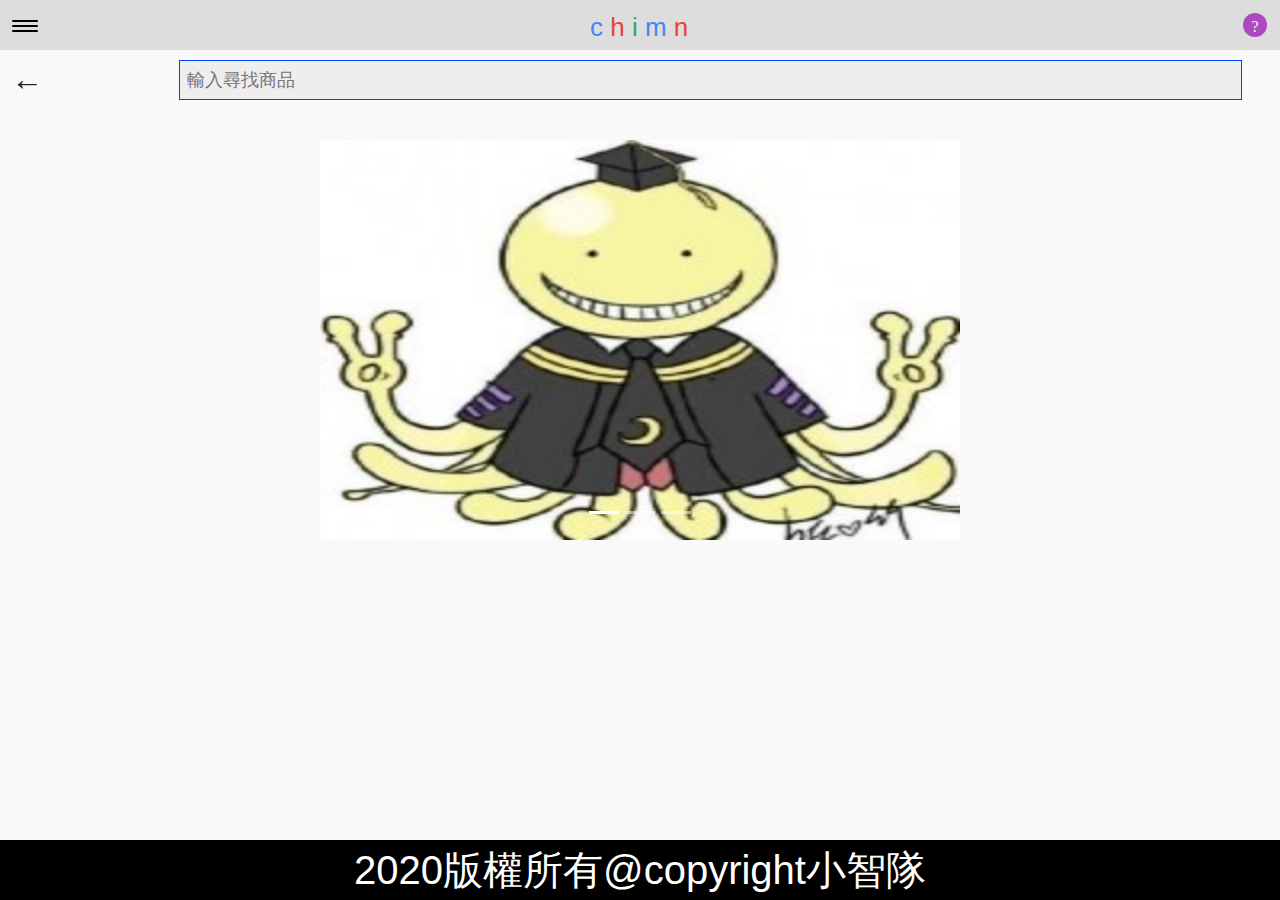
==== index.html @ b3b83a2d "Update index.html" ====
<!DOCTYPE html>
<html>
<head>
	<meta charset="utf-8" />
	<meta name="viewport" content="width=device-width, initial-scale=1, shrink-to-fit=no">
	<title>購物網站</title>

	<link href="css/bootstrap.min.css" rel="stylesheet"/>
	<link rel="stylesheet" type="text/css" href="css/index.css"/>
	<link rel="stylesheet" type="text/css" href="css/at.css"/>
	
	<script src="js/jquery-3.4.1.min.js"></script>
	<script src="js/popper.min.js"></script>
	<script src="js/bootstrap.min.js"></script>
	<script src="js/index.js"></script>
	
	<style>
		
	</style>
</head>
<body>
	<header>
		<!-- 導覽列開始 -->
        <div class="h-50">
			<div class="burger" id="burger" onclick="ShowMenu()" >
				<div class="burgerLineOne"></div>
				<div class="burgerLineTwo"></div>
				<div class="burgerLineThree"></div>
			</div>
			
			
			<div class="logo">
				<span class="text-blue">c</span>
				<span class="text-red">h</span>
				<span class="text-green">i</span>
				<span class="text-blue">m</span>
				<span class="text-red">n</span>
			</div>
			
			<div class="namePicture">
				<div class="circle">
					<div class="LTextPosition">
						?					
					</div>
				</div>
			</div>
		</div>
		<!-- 導覽列結束 -->
		
		<!-- 搜尋那一排開始 -->
		<div>
			<div class="arrow">←</div>
			<input class="search" id="search" type="search" placeholder="&nbsp輸入尋找商品">
		</div>
		<!-- 搜尋那一排結束 -->
		
		
		
		
		
		
		
		<!-- 圖片輪播開始 -->
			
			
		<div id="myCarousel" class="carousel slide picturePosition" data-ride="carousel">
            <!-- 連結導引項目 -->
            <ul class="carousel-indicators">
                <li data-target="#myCarousel" data-slide-to="0" class="active"></li>
                <li data-target="#myCarousel" data-slide-to="1"></li>
                <li data-target="#myCarousel" data-slide-to="2"></li>
            </ul>
            <!--圖片顯示區, 幻燈片圖片 -->
            <div class="carousel-inner">
                <div class="carousel-item active">
                    <img src="images/test.jpg">
                </div>
                <div class="carousel-item">
                    <img src="images/css.jpg">
                </div>
                <div class="carousel-item">
                    <img src="images/magnifier.png" />
                </div>
            </div>
            <!-- 前後切換連結-->
            <a class="carousel-control-prev" href="#myCarousel" data-slide="prev">
                <span class="carousel-control-prev-icon text-green"></span>
            </a>
            <a class="carousel-control-next" href="#myCarousel" data-slide="next">
                <span class="carousel-control-next-icon text-green"></span>
            </a>
        </div>	
			

			
		<!-- 圖片輪播結束 -->
		
	
		
		<!-- 左側固定開始 -->
		<div class="navBelow" id="navBelow">
			<div class="fixed-left">
				<div class="leftOneRectangle LeftRectangleSameAttributes">
					<div class="MenuFontSameAttributes">
						首頁&nbsp (Home) 				
					</div>
				</div>
				<div class="leftTwoRectangle LeftRectangleSameAttributes">
					<div class="MenuFontSameAttributes">
						發燒商品&nbsp (Hot) 				
					</div>
				</div>
				<div class="leftThreeRectangle LeftRectangleSameAttributes">
					<div class="MenuFontSameAttributes">
						關於我們&nbsp (AboutMe) 				
					</div>
				</div>
				<div class="leftFourRectangle LeftRectangleSameAttributes">
					<div class="MenuFontSameAttributes">
						購物車&nbsp (Shopping Cart)				
					</div>
				</div>
				<div class="leftFiveRectangle LeftRectangleSameAttributes">
					<div class="MenuFontSameAttributes">
						我的最愛&nbsp (My Favourite)				
					</div>
				</div>
				<div class="leftSixRectangle LeftRectangleSameAttributes">
					<div class="MenuFontSameAttributes">
						登入&nbsp (Login)			
					</div>
				</div>
				<div class="leftSevenRectangle LeftRectangleSameAttributes">
					<div class="MenuFontSameAttributes">
						註冊&nbsp (Registered)				
					</div>
				</div>
			</div>
			<div class="bgMask"></div>
		</div>	
		<!-- 左側固定結束 -->
		
		
		<div class="pageBotton">2020版權所有@copyright小智隊</div>
		
		<!-- <div style="width:812px;background-color:red;text-align:center;" >812px;</div> -->
		<!-- <div style="width:645px;background-color:gray;text-align:center;" >645px;</div> -->
		<!-- <div style="width:530px;background-color:#adc9f6;text-align:center;" >530px;</div> -->
		<!-- <div style="width:440px;background-color:#93ff26;text-align:center;" >440px;</div> -->
		<!-- <div style="width:350px;background-color:pink;text-align:center;" >350px;</div> -->
		<!-- <div style="width:360px;background-color:pink;text-align:center;position:absolute;top:170px;" >360/170px;</div> -->
		<!-- <div style="width:320px;background-color:pink;text-align:center;position:absolute;top:200px;" >320/200px;</div> -->
    </header>

</body>
</html>
---- css/index.css ----
/* ---------- 導覽列開始 ---------- */

html, body {
	padding: 0;
	margin: 0;
}

body{
	/* 顏色 */
	background-color: #f9f9f9;
	/* background-color: black; */
}

.h-50{
	/* 大小 */
	height: 50px;
	/* 顏色 */
	background-color: #dddddd;
}

.bg-yellow{
	background-color: #fbbc05;
}

.burger{
	/* 大小 */
	width: calc(var(--burgerBgWidth) * 1px);
	height: calc(var(--navHeight) * 1px);
	/* 顏色 */
	background-color: #dddddd;
}

.burgerLineOne, .burgerLineTwo, .burgerLineThree{
	/* 大小 */
	width: calc(var(--lineWidth) * 1px);
	height: calc(var(--lineHeight) * 1px);	
	/* 顏色 */
	background-color: black;
	/* 外觀 */
	border-radius: 10px;
}

.burgerLineOne{	
	/* 位置 */
	position: absolute;
	left: calc(var(--lineLeft) * 1px);
	top: calc(var(--lineTop) * 1px);
}

.burgerLineTwo{
	/* 位置 */
	position: absolute;
	left: calc(var(--lineLeft) * 1px);
	top: 25px;
}

.burgerLineThree{
	/* 位置 */
	position: absolute;
	left: calc(var(--lineLeft) * 1px);
	top: 30px;
}



.logo{
	/* 顏色 */
	/* background-color: red; */
	color: black;
	/* 文字 */
	text-align: center;
	font-size: 26px;
	/* 位置 */
	position: absolute;
	top: 8px;
	left: calc(50% - (var(--burgerBgWidth)* 1px));
}

.text-blue{
	color: #4285f4;
}

.text-red{
	color: #ea4335;
}

.text-yellow{
	color: #fbbc05;
}

.text-green{
	color: #34a853;
}

.namePicture{
	/* 位置 */
	position: absolute;
	right: 0px;
	top: 0px;
	/* 大小 */
	width: calc(var(--navHeight) * 1px);
	height: calc(var(--navHeight) * 1px);
	/* 顏色 */
	background	-color: #b9b9c8;
	/* 文字 */
	font-family: MS Sans Serif;
}

.circle{
	/* 位置 */
	position: absolute;
	right: 13px;
	top: 13px;
	/* 顏色 */
	background-color: #ad48bf;
	color: #f7eff8;
	/* 大小 */
	width: 24px;
	height: 24px;
	/* 文字 */
	text-align: center;
	border-radius: 999em;
}

.LTextPosition{
	position: relative;
	top: 2px;
	right: 0px;
}




/* ---------- 搜尋開始 ---------- */


.arrow{
	/* 位置 */
	position: absolute;
	left: 11px;
	top: calc(var(--navHeight) * 1px + 5px);
	/* 文字 */
	font-size: 32px;
}

.search{
	/* 位置 */
	position: absolute;
	left: 14%;
	top: calc(var(--navHeight) * 1px + 10px);
	/* 外觀 */
	border: 1.5px solid #0040ff;
	/* 大小 */
	width: 83%;
	height: 40px;
	/* 文字 */
	font-size: 18px;
	/* 顏色 */
	background-color: #eeeeee;
	color: #000000;
}

.search:focus{
	border: 1.5px solid red;
	outline:none;
}

.navBelow{
	visibility: hidden;
	/* visibility: visible; */
}

.bgMask{
	/* 位置 */
	position: absolute;
	top: calc(var(--navHeight) * 1px);
	left: calc(100% - var(--bgMaskRightWidth));
	/* 大小 */
	height: calc(100% - (var(--navHeight)*1px));
	width: calc(var(--bgMaskRightWidth));
	/* 顏色 */
	background-color: black;
	opacity: 0.7;
}

.fixed-left{
	/* 位置 */
	position: absolute;
	top: calc(var(--navHeight) * 1px);
	/* 大小 */
	width: calc(100% - (var(--bgMaskRightWidth)));
	height: calc(100% - (var(--navHeight)*1px));
	/* 顏色 */
	background-color: white;
	opacity: 1;
}


.MenuFontSameAttributes{
	/* 顏色 */
	color: red;
	/* 文字 */
	font-size: 14px;
	/* 位置 */
	position: relative;
	top: 35%;
	left: 20%;
}

.LeftRectangleSameAttributes{
	/* 大小 */
	width: 100%;
	height: 50px;
	/* 顏色 */
	/* background-color: #dbdbea; */
	/* 外觀 */
	border-bottom: 1px solid #4f94ff	;
}

.leftOneRectangle{
	/* 位置 */
	position: absolute;
	top: calc((var(--menuItemsHeight)*0) * 1px);
}


.leftTwoRectangle{
	/* 位置 */
	position: absolute;
	top: calc((var(--menuItemsHeight)*1) * 1px);
}

.leftThreeRectangle{
	/* 位置 */
	position: absolute;
	top: calc((var(--menuItemsHeight)*2) * 1px);
}

.leftFourRectangle{
	/* 位置 */
	position: absolute;
	top: calc((var(--menuItemsHeight)*3) * 1px);
}

.leftFiveRectangle{
	/* 位置 */
	position: absolute;
	top: calc((var(--menuItemsHeight)*4) * 1px);
}

.leftSixRectangle{
	/* 位置 */
	position: absolute;
	top: calc((var(--menuItemsHeight)*5) * 1px);
}

.leftSevenRectangle{
	/* 位置 */
	position: absolute;
	top: calc((var(--menuItemsHeight)*6) * 1px);
}



/* 圖片輪播開始 */


:root{
	/* 導航列 */
	--burgerBgWidth: 50;
	--navHeight: 50;
	--lineHeight: 2;
	--lineLeft: 12;
	--lineWidth: 26;
	--lineTop: 20;
	/* 遮罩背景 */
	--bgMaskRightWidth: 25%;
	--menuItemsHeight: 50;
	/* 圖片輪播 */
	--pictureHeight: 400;
	--pictureWidth: 50%;
	/* calc(var(--lineLeft) * 1px); */
}


.picturePosition{
	/* 位置 */
	position: relative;
	top: 90px;
	left: 25%;
	/* 顏色 */
	background-color: #cccccc;
	/* 大小 */
	width: calc(var(--pictureWidth) * 1);
	height: calc(var(--pictureHeight) * 1px);
}

.carousel-inner img {
	/* 大小 */
	width: 100%;
	height: calc(var(--pictureHeight) * 1px);
}

.carousel-control-prev , .carousel-control-next{
	width: 60%;
}
 
.container{
	text-align:center
} 



/* 網頁最下面開始 */

.pageBotton{
	position: absolute;
	bottom: 0px;
	left: 0px;
	background-color: black;
	color: white;
	width: 100%;
	height: 60px;
	text-align: center;
	font-size: 40px;
}
---- css/at.css ----
@media(min-width: 285px){
	

}
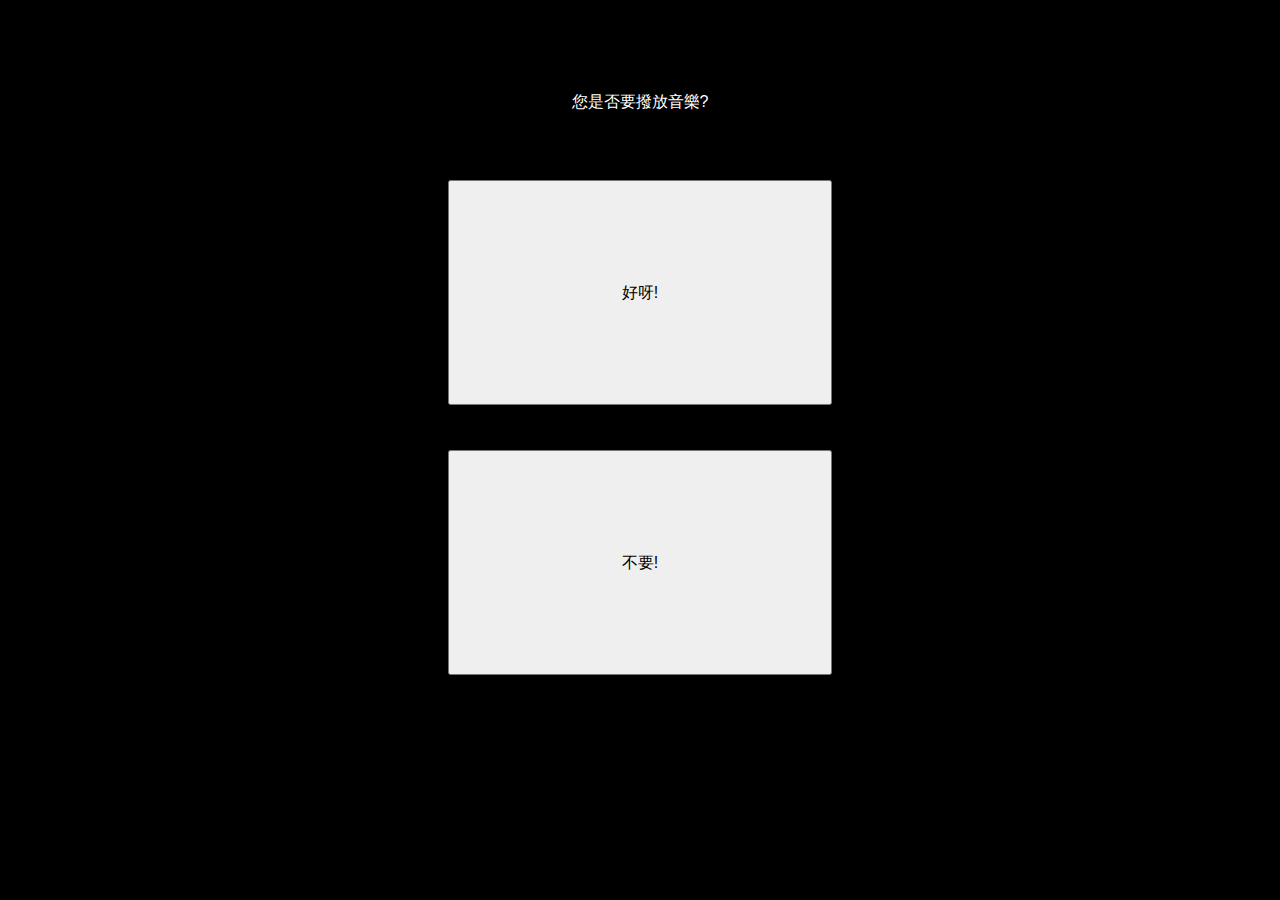
==== commit 10567cb8: "Update index.html" ====
--- a/index.html
+++ b/index.html
@@ -95,7 +95,10 @@
 			
 		<!-- 圖片輪播結束 -->
 		
-	
+		<!-- 網頁最下面開始 -->
+		<div class="pageBotton">Copyright © 2020 小智小組</div>
+		<!-- 網頁最下面結束 -->
+		
 		
 		<!-- 左側固定開始 -->
 		<div class="navBelow" id="navBelow">
@@ -141,15 +144,27 @@
 		<!-- 左側固定結束 -->
 		
 		
-		<div class="pageBotton">2020版權所有@copyright小智隊</div>
+
+		<!-- 音樂開始 -->
+		<audio id="audio" autoplay="autoplay" loop>
+			<source src="music/Gone.mp3" type="audio/ogg"/>
+			<source src="music/TheTruthThatYouLeave.mp3" type="audio/mpeg"/>
+			Your browser does not support the audio element.
+		</audio>
 		
+		<div class="queryPlayBg" id="queryPlayBg">
+			<div class="queryPlayText">您是否要撥放音樂?</div>
+			<input class="startMusicYes queryStyle" type="button" onclick="play()" value="好呀!">
+			<input class="startMusicNo queryStyle" type="button" onclick="noPlay()" value="不要!">
+		</div>
+		<!-- 音樂結束 -->
+		
+		
+		
+		
+
 		<!-- <div style="width:812px;background-color:red;text-align:center;" >812px;</div> -->
-		<!-- <div style="width:645px;background-color:gray;text-align:center;" >645px;</div> -->
-		<!-- <div style="width:530px;background-color:#adc9f6;text-align:center;" >530px;</div> -->
-		<!-- <div style="width:440px;background-color:#93ff26;text-align:center;" >440px;</div> -->
 		<!-- <div style="width:350px;background-color:pink;text-align:center;" >350px;</div> -->
-		<!-- <div style="width:360px;background-color:pink;text-align:center;position:absolute;top:170px;" >360/170px;</div> -->
-		<!-- <div style="width:320px;background-color:pink;text-align:center;position:absolute;top:200px;" >320/200px;</div> -->
     </header>
 
 </body>
--- a/css/index.css
+++ b/css/index.css
@@ -70,6 +70,7 @@
 	/* 文字 */
 	text-align: center;
 	font-size: 26px;
+	font-weight: bold;
 	/* 位置 */
 	position: absolute;
 	top: 8px;
@@ -277,9 +278,13 @@
 	--bgMaskRightWidth: 25%;
 	--menuItemsHeight: 50;
 	/* 圖片輪播 */
-	--pictureHeight: 400;
-	--pictureWidth: 50%;
+	--pictureHeight: 300;
+	--pictureWidth: 70%;
 	/* calc(var(--lineLeft) * 1px); */
+}
+
+#myCarousel{
+	visibility: hidden;
 }
 
 
@@ -287,7 +292,7 @@
 	/* 位置 */
 	position: relative;
 	top: 90px;
-	left: 25%;
+	left: 15%;
 	/* 顏色 */
 	background-color: #cccccc;
 	/* 大小 */
@@ -302,45 +307,94 @@
 }
 
 .carousel-control-prev , .carousel-control-next{
+	/* 大小 */
 	width: 60%;
 }
  
 .container{
+	/* 位置 */
 	text-align:center
 } 
 
 
 
+
+/* 詢問是否要播放音樂畫面開始 */
+.queryPlayBg{
+	/* 位置 */
+	position: absolute;
+	top:0px;
+	left: 0px;
+	/* 顏色 */
+	background-color: black;
+	/* 大小 */
+	height: 100%;
+	width: 100%
+}
+
+.queryPlayText{
+	/* 位置 */
+	position: absolute;
+	text-align: center;
+	top: 10%;
+	/* 顏色 */
+	color: white;
+	/* 大小 */
+	width: 100%
+}
+
+.startMusicYes{
+	/* 位置 */
+	position: absolute;
+	top:20%;
+}
+
+.startMusicNo{
+	/* 位置 */
+	position: absolute;
+	top:50%;
+}
+
+.queryStyle{
+	/* 大小 */
+	width: 30%;
+	Height: 25%;
+	/* 位置 */
+	left: 35%;
+}
+
+
+
 /* 網頁最下面開始 */
 
 .pageBotton{
-	position: absolute;
+	position: fixed;
 	bottom: 0px;
 	left: 0px;
 	background-color: black;
 	color: white;
 	width: 100%;
-	height: 60px;
+	height: 50px;
 	text-align: center;
-	font-size: 40px;
-}
-
-
-
-
-
-
-
-
-
-
-
-
-
-
-
-
-
-
-
-
+	font-size: 20px;
+}
+
+
+
+
+
+
+
+
+
+
+
+
+
+
+
+
+
+
+
+
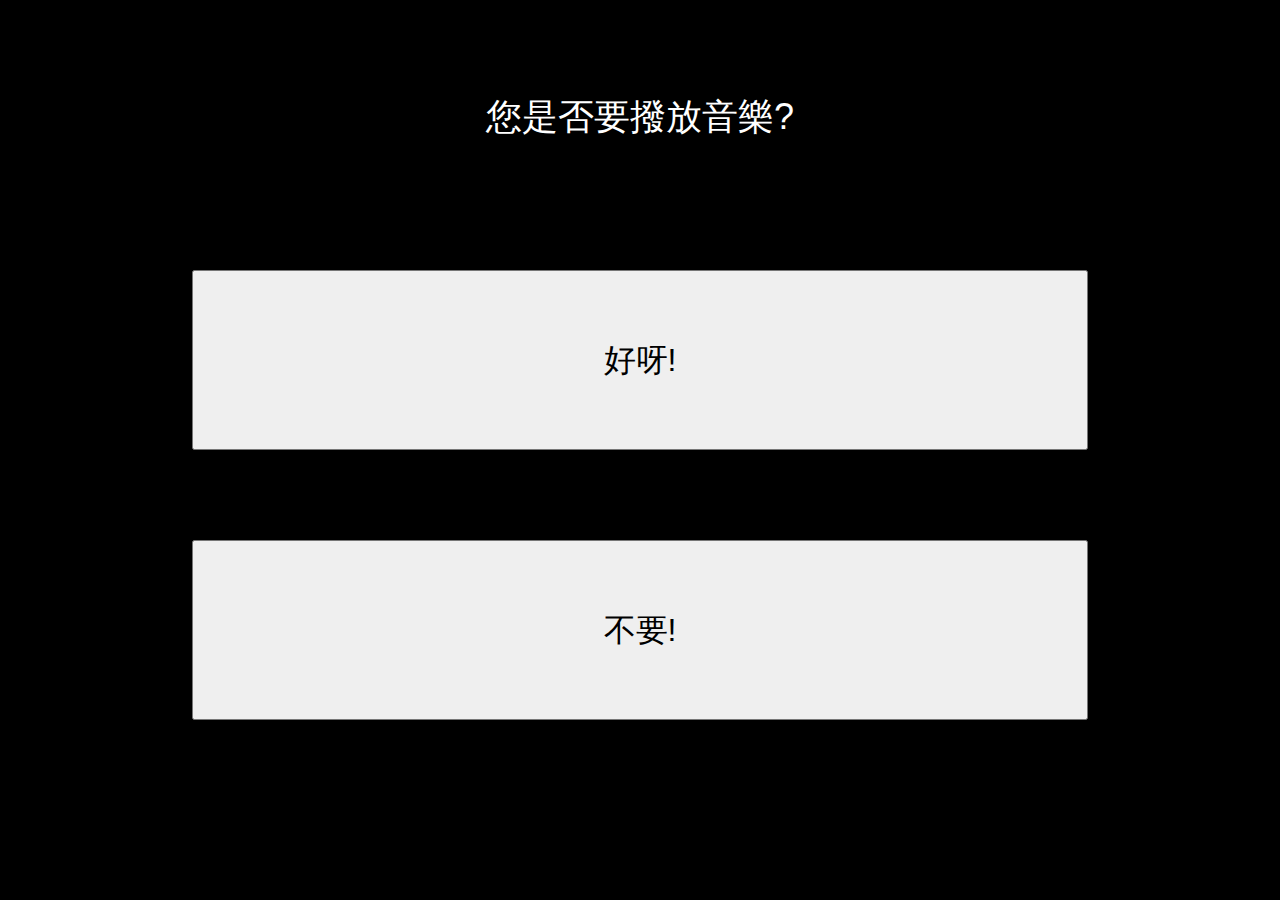
==== commit db73415f: "Update index.html" ====
--- a/index.html
+++ b/index.html
@@ -2,7 +2,10 @@
 <html>
 <head>
 	<meta charset="utf-8" />
-	<meta name="viewport" content="width=device-width, initial-scale=1, shrink-to-fit=no">
+	<meta name="viewport" content="width=device-width, initial-scale=1, shrink-to-fit=no, user-scalable=no">
+	<meta name="screen-orientation" content="portrait">
+	<meta name="x5-orientation" content="portrait">
+	
 	<title>購物網站</title>
 
 	<link href="css/bootstrap.min.css" rel="stylesheet"/>
@@ -20,6 +23,10 @@
 </head>
 <body>
 	<header>
+		
+	
+		
+		
 		<!-- 導覽列開始 -->
         <div class="h-50">
 			<div class="burger" id="burger" onclick="ShowMenu()" >
@@ -49,7 +56,6 @@
 		
 		<!-- 搜尋那一排開始 -->
 		<div>
-			<div class="arrow">←</div>
 			<input class="search" id="search" type="search" placeholder="&nbsp輸入尋找商品">
 		</div>
 		<!-- 搜尋那一排結束 -->
@@ -57,18 +63,13 @@
 		
 		
 		
-		
-		
-		
-		<!-- 圖片輪播開始 -->
-			
-			
+		<!-- 圖片輪播開始 -->	
 		<div id="myCarousel" class="carousel slide picturePosition" data-ride="carousel">
             <!-- 連結導引項目 -->
-            <ul class="carousel-indicators">
-                <li data-target="#myCarousel" data-slide-to="0" class="active"></li>
-                <li data-target="#myCarousel" data-slide-to="1"></li>
-                <li data-target="#myCarousel" data-slide-to="2"></li>
+            <ul class="carousel-indicators" id="carouselIndicators">
+                <li data-target="#myCarousel" data-slide-to="0" id="carouselDashOne" class="active"></li>
+                <li data-target="#myCarousel" data-slide-to="1" id="carouselDashTwo" ></li>
+                <li data-target="#myCarousel" data-slide-to="2" id="carouselDashThree" ></li>
             </ul>
             <!--圖片顯示區, 幻燈片圖片 -->
             <div class="carousel-inner">
@@ -83,63 +84,71 @@
                 </div>
             </div>
             <!-- 前後切換連結-->
-            <a class="carousel-control-prev" href="#myCarousel" data-slide="prev">
+            <a class="carousel-control-prev" href="#myCarousel" data-slide="prev" id="prev">
                 <span class="carousel-control-prev-icon text-green"></span>
             </a>
-            <a class="carousel-control-next" href="#myCarousel" data-slide="next">
+            <a class="carousel-control-next" href="#myCarousel" data-slide="next" id="Next">
                 <span class="carousel-control-next-icon text-green"></span>
             </a>
         </div>	
-			
-
-			
+	
 		<!-- 圖片輪播結束 -->
 		
 		<!-- 網頁最下面開始 -->
-		<div class="pageBotton">Copyright © 2020 小智小組</div>
+		<div class="pageBotton">Copyright © 2020 超車手小組</div>
 		<!-- 網頁最下面結束 -->
 		
 		
 		<!-- 左側固定開始 -->
 		<div class="navBelow" id="navBelow">
 			<div class="fixed-left">
-				<div class="leftOneRectangle LeftRectangleSameAttributes">
+				<div class="leftOneRectangle LeftRectangleSameAttributes" onclick="closeMenu()">
+					<div class="menuCircle"></div>
 					<div class="MenuFontSameAttributes">
 						首頁&nbsp (Home) 				
 					</div>
 				</div>
 				<div class="leftTwoRectangle LeftRectangleSameAttributes">
+					<div class="menuCircle"></div>
 					<div class="MenuFontSameAttributes">
 						發燒商品&nbsp (Hot) 				
 					</div>
 				</div>
 				<div class="leftThreeRectangle LeftRectangleSameAttributes">
+					<div class="menuCircle"></div>
 					<div class="MenuFontSameAttributes">
 						關於我們&nbsp (AboutMe) 				
 					</div>
 				</div>
 				<div class="leftFourRectangle LeftRectangleSameAttributes">
+					<div class="menuCircle"></div>
 					<div class="MenuFontSameAttributes">
 						購物車&nbsp (Shopping Cart)				
 					</div>
 				</div>
 				<div class="leftFiveRectangle LeftRectangleSameAttributes">
+					<div class="menuCircle"></div>
 					<div class="MenuFontSameAttributes">
 						我的最愛&nbsp (My Favourite)				
 					</div>
 				</div>
 				<div class="leftSixRectangle LeftRectangleSameAttributes">
+					<div class="menuCircle"></div>
 					<div class="MenuFontSameAttributes">
 						登入&nbsp (Login)			
 					</div>
 				</div>
-				<div class="leftSevenRectangle LeftRectangleSameAttributes">
+				<div class="leftSevenRectangle LeftRectangleSameAttributes" onclick="showRegisteredPage()">
+				<!-- onclick="showRegisteredPage()" -->
+					<div class="menuCircle"></div>
 					<div class="MenuFontSameAttributes">
 						註冊&nbsp (Registered)				
 					</div>
 				</div>
 			</div>
-			<div class="bgMask"></div>
+			<input class="stopOrPlay" type="button" onclick="stopOrPlay()" value="尚未播放" id="stopOrPlay">
+			<input class="changeSoundNumber" type="range" min="0" max="1" step="0.05" value="0.5" onchange="changeSoundNumber()" id="changeSoundNumber">
+			<div class="bgMask" onclick="closeMenu()"></div>
 		</div>	
 		<!-- 左側固定結束 -->
 		
@@ -147,7 +156,7 @@
 
 		<!-- 音樂開始 -->
 		<audio id="audio" autoplay="autoplay" loop>
-			<source src="music/Gone.mp3" type="audio/ogg"/>
+			<!-- <source src="music/Gone.mp3" type="audio/ogg"/> -->
 			<source src="music/TheTruthThatYouLeave.mp3" type="audio/mpeg"/>
 			Your browser does not support the audio element.
 		</audio>
@@ -159,10 +168,41 @@
 		</div>
 		<!-- 音樂結束 -->
 		
-		
-		
-		
-
+		<!-- 註冊畫面開始 -->
+		<div class="registeredPage" id="registeredPage">
+		
+			<div class="returnPreviousPage" onclick="closeRegisteredPage()">
+				<div class="returnPreviousPageArrow">
+					←
+				</div>
+			</div>
+			
+			<div class="welcomeRegistered">歡迎註冊!</div>
+		
+			<div class="textStyle nameText">姓名</div>
+			<input class="inputStyle nameInput" type="text" placeholder="ex: 王大明">
+			
+			<div class="textStyle accountText">帳號</div>
+			<input class="inputStyle accountInput" type="text" placeholder="ex: 123456789">
+			
+			<div class="textStyle passwordText">密碼</div>
+			<input class="inputStyle passwordInput" type="text" placeholder="ex: 123456789">
+			
+			<div class="textStyle mailText">信箱</div>
+			<input class="inputStyle mailInput" type="text" placeholder="ex: Lee@gmail.com">
+			
+			<div class="textStyle phoneText">電話</div>
+			<input class="inputStyle phoneInput" type="text" placeholder="ex: 0800090000">
+			
+			<button class="confirmRegistered" onclick="closeRegisteredPage()">
+				註冊
+			</button>
+		</div>
+		<!-- 註冊畫面結束 -->
+		
+		<!-- https://www.ucamc.com/e-learning/javascript/302-%E5%A6%82%E4%BD%95%E4%BD%BF%E7%94%A8javascript%E9%80%A3%E7%B5%90%E8%BD%89%E8%B7%B3%E7%B6%B2%E5%9D%80%E6%96%B9%E6%B3%95 -->
+		
+		
 		<!-- <div style="width:812px;background-color:red;text-align:center;" >812px;</div> -->
 		<!-- <div style="width:350px;background-color:pink;text-align:center;" >350px;</div> -->
     </header>
--- a/css/index.css
+++ b/css/index.css
@@ -69,11 +69,11 @@
 	color: black;
 	/* 文字 */
 	text-align: center;
-	font-size: 26px;
+	font-size: 32px;
 	font-weight: bold;
 	/* 位置 */
 	position: absolute;
-	top: 8px;
+	top: 2px;
 	left: calc(50% - (var(--burgerBgWidth)* 1px));
 }
 
@@ -125,7 +125,7 @@
 
 .LTextPosition{
 	position: relative;
-	top: 2px;
+	top: 0px;
 	right: 0px;
 }
 
@@ -135,24 +135,16 @@
 /* ---------- 搜尋開始 ---------- */
 
 
-.arrow{
-	/* 位置 */
-	position: absolute;
-	left: 11px;
-	top: calc(var(--navHeight) * 1px + 5px);
-	/* 文字 */
-	font-size: 32px;
-}
 
 .search{
 	/* 位置 */
 	position: absolute;
-	left: 14%;
+	left: 5%;
 	top: calc(var(--navHeight) * 1px + 10px);
 	/* 外觀 */
 	border: 1.5px solid #0040ff;
 	/* 大小 */
-	width: 83%;
+	width: 90%;
 	height: 40px;
 	/* 文字 */
 	font-size: 18px;
@@ -197,14 +189,36 @@
 }
 
 
+
+
+
+
+
+
+/* 左側清單開始 */
+
+.menuCircle{
+	/* 位置 */
+	position: absolute;
+	top: calc(var(--circleTop));
+	left: 9%;
+	/* 顏色 */
+	background-color: black;
+	/* 大小 */
+	width: 8px;
+	height: 8px;
+	/* 外觀 */
+	border-radius: 999px;
+}
+
 .MenuFontSameAttributes{
 	/* 顏色 */
-	color: red;
+	color: black;
 	/* 文字 */
 	font-size: 14px;
 	/* 位置 */
 	position: relative;
-	top: 35%;
+	top: 30%;
 	left: 20%;
 }
 
@@ -213,10 +227,16 @@
 	width: 100%;
 	height: 50px;
 	/* 顏色 */
-	/* background-color: #dbdbea; */
-	/* 外觀 */
-	border-bottom: 1px solid #4f94ff	;
-}
+	background-color: #bfbfff;
+	/* 外觀 */
+	border-bottom: 1px solid black;
+}
+
+.LeftRectangleSameAttributes:hover{
+	/* 顏色 */
+	background-color: #b399ff;
+}
+
 
 .leftOneRectangle{
 	/* 位置 */
@@ -224,7 +244,6 @@
 	top: calc((var(--menuItemsHeight)*0) * 1px);
 }
 
-
 .leftTwoRectangle{
 	/* 位置 */
 	position: absolute;
@@ -261,9 +280,222 @@
 	top: calc((var(--menuItemsHeight)*6) * 1px);
 }
 
+.stopOrPlay{
+	position: absolute;
+	bottom: 2%;
+	left: 10px;
+}
+
+.changeSoundNumber{
+	position: absolute;
+	bottom: 2.5%;
+	left: 100px;
+}
+
 
 
 /* 圖片輪播開始 */
+
+
+
+
+#myCarousel{
+	visibility: hidden;
+}
+
+
+.picturePosition{
+	/* 位置 */
+	position: relative;
+	top: 60px;
+	left: 0%;
+	/* 顏色 */
+	background-color: #cccccc;
+	/* 大小 */
+	width: calc(var(--pictureWidth) * 1);
+	height: calc(var(--pictureHeight) * 1px);
+}
+
+.carousel-inner img {
+	/* 大小 */
+	width: 100%;
+	height: calc(var(--pictureHeight) * 1px);
+}
+
+.carousel-control-prev , .carousel-control-next{
+	/* 大小 */
+	width: 60%;
+}
+ 
+.container{
+	/* 位置 */
+	text-align:center
+} 
+
+
+
+
+/* 詢問是否要播放音樂畫面開始 */
+.queryPlayBg{
+	/* 位置 */
+	position: absolute;
+	top: 0px;
+	left: 0px;
+	/* 顏色 */
+	background-color: black;
+	/* 大小 */
+	height: 100%;
+	width: 100%;
+}
+
+.queryPlayText{
+	/* 位置 */
+	position: absolute;
+	text-align: center;
+	top: 10%;
+	/* 顏色 */
+	color: white;
+	/* 大小 */
+	width: 100%;
+	/* 文字 */
+	font-size: 36px;
+}
+
+.startMusicYes{
+	/* 位置 */
+	position: absolute;
+	top:30%;
+}
+
+.startMusicNo{
+	/* 位置 */
+	position: absolute;
+	top:60%;
+}
+
+.queryStyle{
+	/* 大小 */
+	width: 70%;
+	Height: 20%;
+	/* 位置 */
+	left: 15%;
+	/* 文字 */
+	font-size: 32px;
+}
+
+
+
+/* 網頁最下面開始 */
+
+.pageBotton{
+	position: fixed;
+	bottom: 0px;
+	left: 0px;
+	background-color: black;
+	color: white;
+	width: 100%;
+	height: 34px;
+	text-align: center;
+	font-size: 20px;
+}
+
+
+
+
+/* 註冊畫面 */
+
+.registeredPage{
+	/* 位置 */
+	position: absolute;
+	top: 0px;
+	left: 0px;
+	/* 大小 */
+	width: 100%;
+	height: 100%;
+	/* 顏色 */
+	background-color: black;
+	color: white;
+	/* 外觀 */
+	visibility: hidden;
+}
+
+.returnPreviousPage{
+	/* 位置 */
+	position: absolute;
+	top: 5%;
+	left: 8%;
+	/* 大小 */
+	width: 15%;
+	height: 8%;
+	/* 外觀 */
+	border: 2px solid white;
+	outline: none;
+	/* 文字 */
+	font-size: 38px;
+}
+
+.returnPreviousPage:hover{
+	/* 外觀 */
+	border: 2px solid red;
+}
+
+.returnPreviousPageArrow{
+	/* 位置 */
+	position: relative;
+	top: -14%;
+	left: 20%;
+}
+
+.returnPreviousPageArrow:hover{
+	/* 顏色 */
+	color: red;
+}
+
+
+.welcomeRegistered{
+	/* 位置 */
+	position: absolute;
+	top: 6%;
+	left: 35%;
+	/* 文字 */
+	font-size: 26px;
+}
+
+
+.inputStyle{
+	/* 大小 */
+	width: 68%;
+	height: 8%;
+	/* 顏色 */
+	background-color: black;
+	color: white;
+	/* 文字 */
+	padding: 20px;
+	font-size: 22px;
+	/* 外觀 */
+	outline: none;
+	border-radius: 30px;	
+	border: 2px solid white;
+	/* 位置 */
+	left: 25%;
+} 
+
+.inputStyle:hover{
+	/* 外觀 */
+	transition: 1.5s;
+	border-radius: 10px;
+	border: 2px solid red;
+}
+
+
+.textStyle{
+	/* 文字 */
+	font-size: 20px;
+	/* 顏色 */
+	color: white;
+	/* 位置 */
+	left: 8%;
+}
 
 
 :root{
@@ -279,122 +511,98 @@
 	--menuItemsHeight: 50;
 	/* 圖片輪播 */
 	--pictureHeight: 300;
-	--pictureWidth: 70%;
+	--pictureWidth: 100%;
+	/* 圓圈位置 */
+	--circleTop: 45%;
+	--circleGap: 80%;
+	/* 登入畫面 */
+	--textGap: 14.5%;
+	--textInitY: 19.5%;
+	--inputInitY: 18%;
 	/* calc(var(--lineLeft) * 1px); */
 }
 
-#myCarousel{
-	visibility: hidden;
-}
-
-
-.picturePosition{
-	/* 位置 */
-	position: relative;
-	top: 90px;
-	left: 15%;
-	/* 顏色 */
-	background-color: #cccccc;
-	/* 大小 */
-	width: calc(var(--pictureWidth) * 1);
-	height: calc(var(--pictureHeight) * 1px);
-}
-
-.carousel-inner img {
-	/* 大小 */
-	width: 100%;
-	height: calc(var(--pictureHeight) * 1px);
-}
-
-.carousel-control-prev , .carousel-control-next{
-	/* 大小 */
-	width: 60%;
-}
- 
-.container{
-	/* 位置 */
-	text-align:center
-} 
-
-
-
-
-/* 詢問是否要播放音樂畫面開始 */
-.queryPlayBg{
-	/* 位置 */
-	position: absolute;
-	top:0px;
-	left: 0px;
-	/* 顏色 */
-	background-color: black;
-	/* 大小 */
-	height: 100%;
-	width: 100%
-}
-
-.queryPlayText{
-	/* 位置 */
-	position: absolute;
-	text-align: center;
-	top: 10%;
+
+.nameText{
+	/* 位置 */
+	position: absolute;
+	top: calc(var(--textInitY) + (var(--textGap) * 0));
+}
+
+.nameInput{
+	/* 位置 */
+	position: absolute;
+	top: calc(var(--inputInitY) + (var(--textGap) * 0));	
+}
+
+
+.accountText{
+	/* 位置 */
+	position: absolute;
+	top: calc(var(--textInitY) + (var(--textGap) * 1));
+}
+
+/* .accountInput{ */
+	/* 位置 */
+	position: absolute;
+	top: calc(var(--inputInitY) + (var(--textGap) * 1));
+}
+
+.passwordText{
+	/* 位置 */
+	position: absolute;
+	top: calc(var(--textInitY) + (var(--textGap) * 2));
+}
+
+.passwordInput{
+	/* 位置 */
+	position: absolute;
+	top: calc(var(--inputInitY) + (var(--textGap) * 2));
+}
+
+
+.mailText{
+	/* 位置 */
+	position: absolute;
+	top: calc(var(--textInitY) + (var(--textGap) * 3));
+}
+
+.mailInput{
+	/* 位置 */
+	position: absolute;
+	top: calc(var(--inputInitY) + (var(--textGap) * 3));
+}
+
+
+.phoneText{
+	/* 位置 */
+	position: absolute;
+	top: calc(var(--textInitY) + (var(--textGap) * 4));
+}
+
+.phoneInput{
+	/* 位置 */
+	position: absolute;
+	top: calc(var(--inputInitY) + (var(--textGap) * 4));
+}
+
+
+.confirmRegistered{
 	/* 顏色 */
 	color: white;
-	/* 大小 */
-	width: 100%
-}
-
-.startMusicYes{
-	/* 位置 */
-	position: absolute;
-	top:20%;
-}
-
-.startMusicNo{
-	/* 位置 */
-	position: absolute;
-	top:50%;
-}
-
-.queryStyle{
+	background-color: black;
+	/* 外觀 */
+	border: 2px solid white;
+	/* 位置 */
+	position: absolute;
+	bottom: 4%;
+	left: 35%;
 	/* 大小 */
 	width: 30%;
-	Height: 25%;
-	/* 位置 */
-	left: 35%;
-}
-
-
-
-/* 網頁最下面開始 */
-
-.pageBotton{
-	position: fixed;
-	bottom: 0px;
-	left: 0px;
-	background-color: black;
-	color: white;
-	width: 100%;
-	height: 50px;
-	text-align: center;
+	height: 6%;
+	/* 文字 */
 	font-size: 20px;
-}
-
-
-
-
-
-
-
-
-
-
-
-
-
-
-
-
-
-
-
-
+	font-weight: bold;
+}
+
+
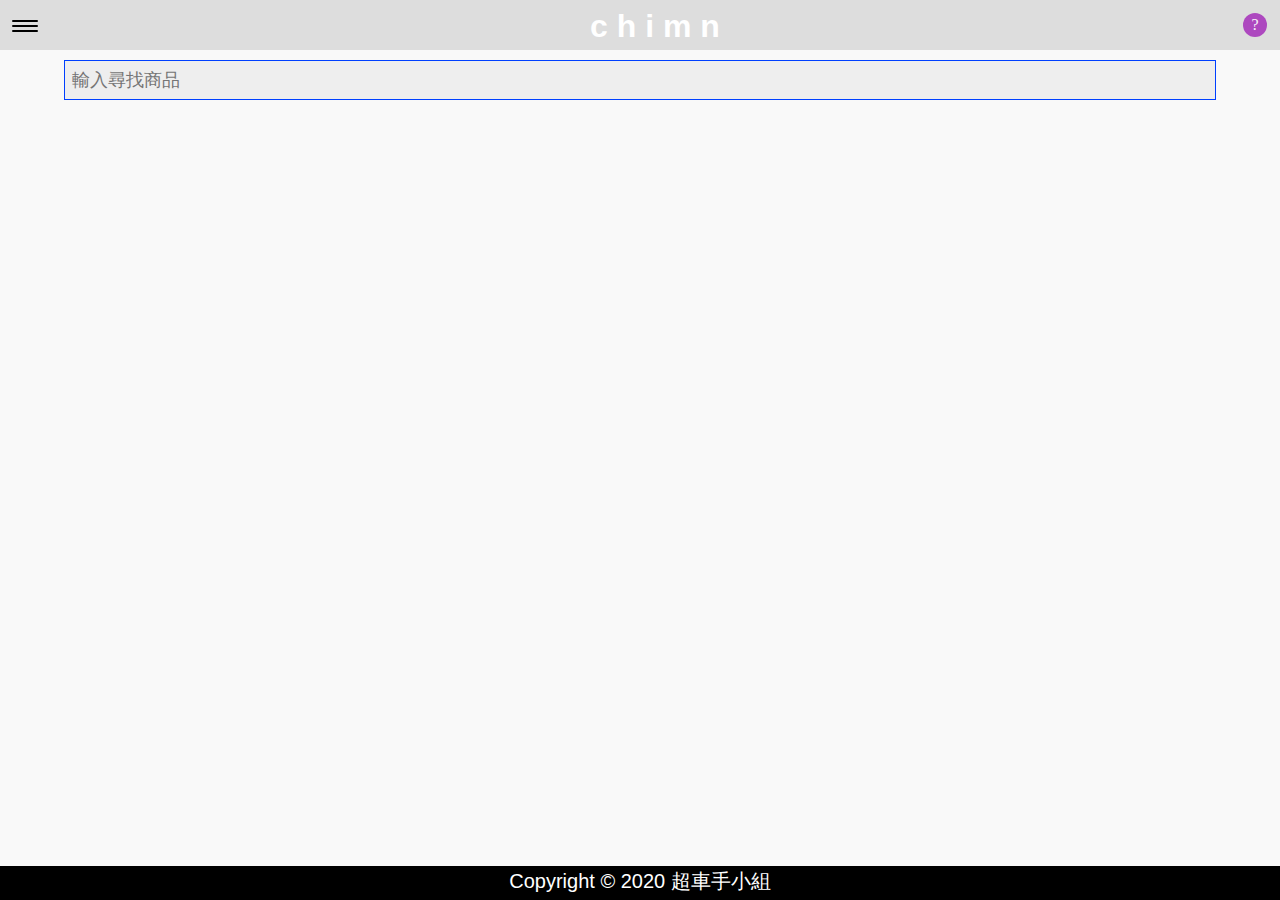
==== commit c96aa591: "Update index.html" ====
--- a/index.html
+++ b/index.html
@@ -10,7 +10,6 @@
 
 	<link href="css/bootstrap.min.css" rel="stylesheet"/>
 	<link rel="stylesheet" type="text/css" href="css/index.css"/>
-	<link rel="stylesheet" type="text/css" href="css/at.css"/>
 	
 	<script src="js/jquery-3.4.1.min.js"></script>
 	<script src="js/popper.min.js"></script>
@@ -37,11 +36,17 @@
 			
 			
 			<div class="logo">
-				<span class="text-blue">c</span>
-				<span class="text-red">h</span>
-				<span class="text-green">i</span>
-				<span class="text-blue">m</span>
-				<span class="text-red">n</span>
+				<!-- <span class="text-blue">c</span> -->
+				<!-- <span class="text-red">h</span> -->
+				<!-- <span class="text-green">i</span> -->
+				<!-- <span class="text-blue">m</span> -->
+				<!-- <span class="text-red">n</span> -->
+				
+				<span class="text-white">c</span>
+				<span class="text-white">h</span>
+				<span class="text-white">i</span>
+				<span class="text-white">m</span>
+				<span class="text-white">n</span>
 			</div>
 			
 			<div class="namePicture">
@@ -132,7 +137,7 @@
 						我的最愛&nbsp (My Favourite)				
 					</div>
 				</div>
-				<div class="leftSixRectangle LeftRectangleSameAttributes">
+				<div class="leftSixRectangle LeftRectangleSameAttributes" onclick="showLoginPage()">
 					<div class="menuCircle"></div>
 					<div class="MenuFontSameAttributes">
 						登入&nbsp (Login)			
@@ -157,48 +162,17 @@
 		<!-- 音樂開始 -->
 		<audio id="audio" autoplay="autoplay" loop>
 			<!-- <source src="music/Gone.mp3" type="audio/ogg"/> -->
-			<source src="music/TheTruthThatYouLeave.mp3" type="audio/mpeg"/>
+			<source src="music/PartyAnimal.mp3" type="audio/mpeg"/>
 			Your browser does not support the audio element.
 		</audio>
 		
-		<div class="queryPlayBg" id="queryPlayBg">
-			<div class="queryPlayText">您是否要撥放音樂?</div>
-			<input class="startMusicYes queryStyle" type="button" onclick="play()" value="好呀!">
-			<input class="startMusicNo queryStyle" type="button" onclick="noPlay()" value="不要!">
-		</div>
+		<!-- <div class="queryPlayBg" id="queryPlayBg"> -->
+			<!-- <div class="queryPlayText">您是否要撥放音樂?</div> -->
+			<!-- <input class="startMusicYes queryStyle" type="button" onclick="play()" value="好呀!"> -->
+			<!-- <input class="startMusicNo queryStyle" type="button" onclick="noPlay()" value="不要!"> -->
+		<!-- </div> -->
 		<!-- 音樂結束 -->
-		
-		<!-- 註冊畫面開始 -->
-		<div class="registeredPage" id="registeredPage">
-		
-			<div class="returnPreviousPage" onclick="closeRegisteredPage()">
-				<div class="returnPreviousPageArrow">
-					←
-				</div>
-			</div>
-			
-			<div class="welcomeRegistered">歡迎註冊!</div>
-		
-			<div class="textStyle nameText">姓名</div>
-			<input class="inputStyle nameInput" type="text" placeholder="ex: 王大明">
-			
-			<div class="textStyle accountText">帳號</div>
-			<input class="inputStyle accountInput" type="text" placeholder="ex: 123456789">
-			
-			<div class="textStyle passwordText">密碼</div>
-			<input class="inputStyle passwordInput" type="text" placeholder="ex: 123456789">
-			
-			<div class="textStyle mailText">信箱</div>
-			<input class="inputStyle mailInput" type="text" placeholder="ex: Lee@gmail.com">
-			
-			<div class="textStyle phoneText">電話</div>
-			<input class="inputStyle phoneInput" type="text" placeholder="ex: 0800090000">
-			
-			<button class="confirmRegistered" onclick="closeRegisteredPage()">
-				註冊
-			</button>
-		</div>
-		<!-- 註冊畫面結束 -->
+	
 		
 		<!-- https://www.ucamc.com/e-learning/javascript/302-%E5%A6%82%E4%BD%95%E4%BD%BF%E7%94%A8javascript%E9%80%A3%E7%B5%90%E8%BD%89%E8%B7%B3%E7%B6%B2%E5%9D%80%E6%96%B9%E6%B3%95 -->
 		
--- a/css/index.css
+++ b/css/index.css
@@ -407,31 +407,31 @@
 .registeredPage{
 	/* 位置 */
 	position: absolute;
-	top: 0px;
+	top: 5px;
 	left: 0px;
 	/* 大小 */
 	width: 100%;
-	height: 100%;
+	height: 120%;
 	/* 顏色 */
 	background-color: black;
 	color: white;
 	/* 外觀 */
-	visibility: hidden;
+	visibility: visible;
 }
 
 .returnPreviousPage{
 	/* 位置 */
-	position: absolute;
-	top: 5%;
-	left: 8%;
-	/* 大小 */
-	width: 15%;
-	height: 8%;
+	position: relative;
+	top: 20px;
+	left: 30px;
+	/* 大小 */
+	width: 40px;
+	height: 40px;
 	/* 外觀 */
 	border: 2px solid white;
 	outline: none;
 	/* 文字 */
-	font-size: 38px;
+	font-size: 36px;
 }
 
 .returnPreviousPage:hover{
@@ -442,8 +442,8 @@
 .returnPreviousPageArrow{
 	/* 位置 */
 	position: relative;
-	top: -14%;
-	left: 20%;
+	top: -13px;
+	left: 0px;
 }
 
 .returnPreviousPageArrow:hover{
@@ -455,17 +455,16 @@
 .welcomeRegistered{
 	/* 位置 */
 	position: absolute;
-	top: 6%;
+	top: 15px;
 	left: 35%;
 	/* 文字 */
-	font-size: 26px;
-}
-
+	font-size: 32px;
+}
 
 .inputStyle{
 	/* 大小 */
 	width: 68%;
-	height: 8%;
+	height: 20px;
 	/* 顏色 */
 	background-color: black;
 	color: white;
@@ -516,9 +515,10 @@
 	--circleTop: 45%;
 	--circleGap: 80%;
 	/* 登入畫面 */
-	--textGap: 14.5%;
-	--textInitY: 19.5%;
-	--inputInitY: 18%;
+	--textInitY: 92;
+	--inputInitY: 88;
+	--inputGap: 68;
+	--textGap: 68;
 	/* calc(var(--lineLeft) * 1px); */
 }
 
@@ -526,64 +526,65 @@
 .nameText{
 	/* 位置 */
 	position: absolute;
-	top: calc(var(--textInitY) + (var(--textGap) * 0));
+	top: calc( (var(--textInitY) + (var(--textGap)*0)) * 1px);
 }
 
 .nameInput{
 	/* 位置 */
 	position: absolute;
-	top: calc(var(--inputInitY) + (var(--textGap) * 0));	
+	top: calc( (var(--inputInitY) + (var(--inputGap)*0)) * 1px);
 }
 
 
 .accountText{
 	/* 位置 */
 	position: absolute;
-	top: calc(var(--textInitY) + (var(--textGap) * 1));
-}
-
-/* .accountInput{ */
-	/* 位置 */
-	position: absolute;
-	top: calc(var(--inputInitY) + (var(--textGap) * 1));
-}
+	top: calc( (var(--textInitY) + (var(--textGap)*1)) * 1px);
+}
+
+.accountInput{
+	/* 位置 */
+	position: absolute;
+	top: calc( (var(--inputInitY) + (var(--inputGap)*1)) * 1px);
+}
+
 
 .passwordText{
 	/* 位置 */
 	position: absolute;
-	top: calc(var(--textInitY) + (var(--textGap) * 2));
+	top: calc( (var(--textInitY) + (var(--textGap)*2)) * 1px);
 }
 
 .passwordInput{
 	/* 位置 */
 	position: absolute;
-	top: calc(var(--inputInitY) + (var(--textGap) * 2));
+	top: calc( (var(--inputInitY) + (var(--inputGap)*2)) * 1px);
 }
 
 
 .mailText{
 	/* 位置 */
 	position: absolute;
-	top: calc(var(--textInitY) + (var(--textGap) * 3));
+	top: calc( (var(--textInitY) + (var(--textGap)*3)) * 1px);
 }
 
 .mailInput{
 	/* 位置 */
 	position: absolute;
-	top: calc(var(--inputInitY) + (var(--textGap) * 3));
+	top: calc( (var(--inputInitY) + (var(--inputGap)*3)) * 1px);
 }
 
 
 .phoneText{
 	/* 位置 */
 	position: absolute;
-	top: calc(var(--textInitY) + (var(--textGap) * 4));
+	top: calc( (var(--textInitY) + (var(--textGap)*4)) * 1px);
 }
 
 .phoneInput{
 	/* 位置 */
 	position: absolute;
-	top: calc(var(--inputInitY) + (var(--textGap) * 4));
+	top: calc( (var(--inputInitY) + (var(--inputGap)*4)) * 1px);
 }
 
 
@@ -595,11 +596,11 @@
 	border: 2px solid white;
 	/* 位置 */
 	position: absolute;
-	bottom: 4%;
+	top: 440px;
 	left: 35%;
 	/* 大小 */
 	width: 30%;
-	height: 6%;
+	height: 40px;
 	/* 文字 */
 	font-size: 20px;
 	font-weight: bold;
